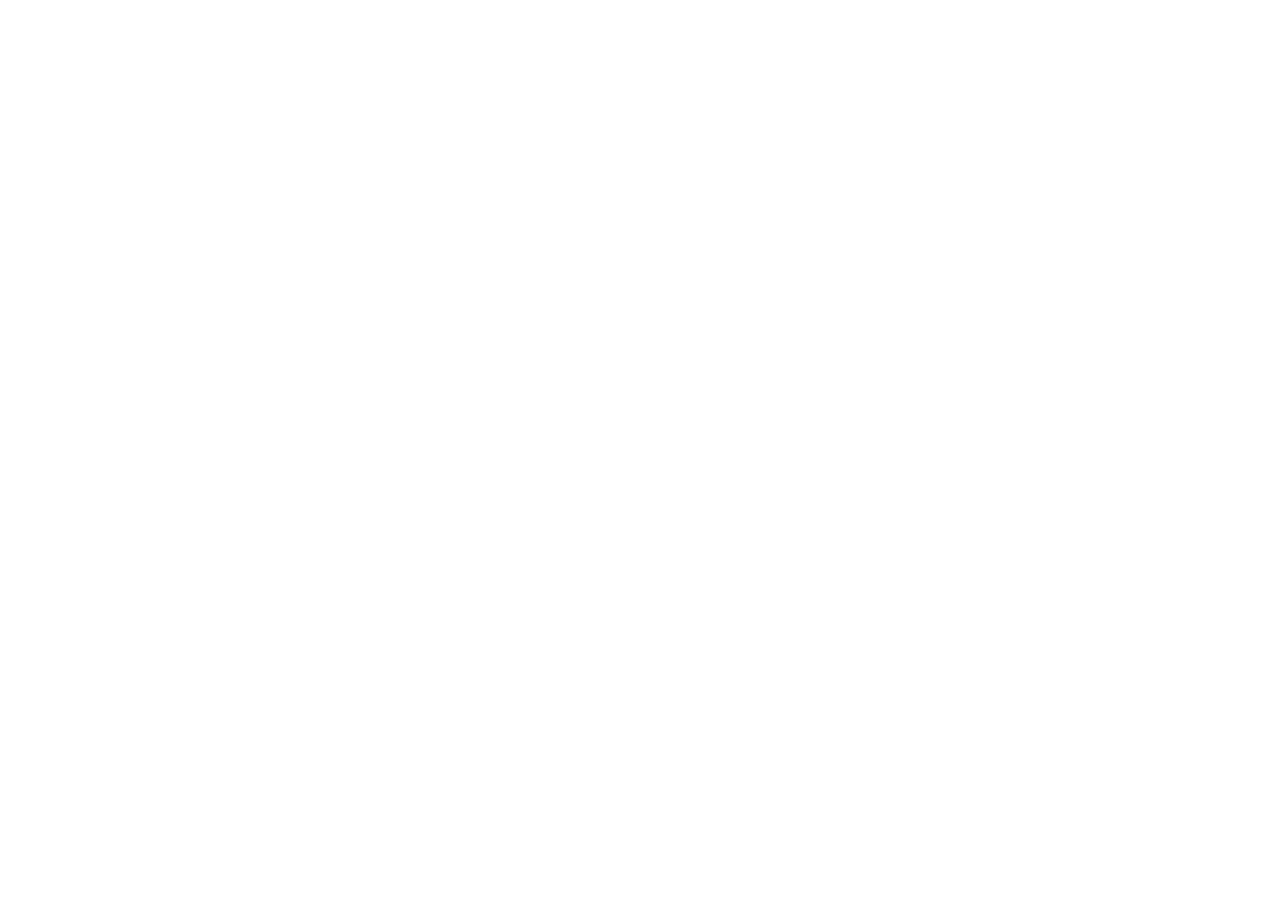
==== APPLE_CLONE/index.html @ a0539f9a "APPLE CLONE TEST" ====
<!DOCTYPE html>
<html lang="en">
<head>
    <meta charset="UTF-8">
    <meta name="viewport" content="width=device-width, initial-scale=1.0">
    <link rel="stylesheet" href="css/style.css">
    <title>Apple website</title>
</head>
<body>
    <div class="outer-wrapper">
        <header class="header-wrapper">
            <div class="internal-wrapper">
                <div id="logo-wrapper">
                    <!-- Display logo image here -->
                    <!-- Linked to the home page -->
                </div>

                <div class="links-wrapper">
                    <!-- Display a list of links here -->
                    <!-- Link them to the proper page -->
                </div>

                <div class="search-wrapper">
                    <!-- Display search icon image here -->
                    <!-- Link to the search page -->
                </div>

                <div class="cart-wrapper abebe">
                    <!-- Display cart image here -->
                    <!-- Link to the cart page -->
                </div>
            </div>
        </header>

        <section class="main-highlight-wrapper">
            <div class="internal-wrapper">
                <div class="model">
                </div>

                <div class="product-title">
                </div>

                <div class="brief-description">
                </div>

                <div class="links-wrapper">
                    <!-- List of links -->
                    <!-- Linked to proper area -->
                </div>

                <div class="main-image-wrapper">
                    <!-- Display image -->
                </div>
            </div>
        </section>

        <section class="second-highlight-wrapper">
            <div class="internal-wrapper">
                <div class="title-wrapper">
                </div>

                <div class="description-wrapper">
                </div>

                <div class="price-wrapper">
                </div>

                <div class="main-image-wrapper">
                    <!-- Display image -->
                </div>
            </div>
        </section>

        <section class="third-highlight-wrapper">
            <div class="internal-wrapper">
                <div class="title-wrapper">
                </div>

                <div class="description-wrapper">
                </div>

                <div class="price-wrapper">
                </div>

                <div class="main-image-wrapper">
                    <!-- Display image -->
                </div>
            </div>
        </section>

        <section class="fourth-highlight-wrapper">
            <div class="left-side-wrapper">
                <div class="top-logo-wrapper">
                    <div class="logo-wrapper">
                    </div>
                </div>

                <div class="series-wrapper">
                </div>

                <div class="description-wrapper">
                </div>

                <div class="links-wrapper">
                    <!-- list of links -->
                </div>

                <div class="product-image-wrapper">
                </div>
            </div>

            <div class="right-side-wrapper">
                <div class="top-logo-wrapper">
                    <div class="logo-wrapper">
                    </div>
                </div>

                <div class="series-wrapper">
                </div>

                <div class="description-wrapper">
                </div>

                <div class="links-wrapper">
                    <!-- list of links -->
                </div>

                <div class="product-image-wrapper">
                </div>
            </div>
        </section>

        <section class="fifth-highlight-wrapper">
            <div class="left-side-wrapper">
                <div class="top-logo-wrapper">
                    <div class="logo-wrapper">
                    </div>
                </div>

                <div class="series-wrapper">
                </div>

                <div class="description-wrapper">
                </div>

                <div class="links-wrapper">
                    <!-- list of links -->
                </div>

                <div class="product-image-wrapper">
                </div>
            </div>

            <div class="right-side-wrapper">
                <div class="top-logo-wrapper">
                    <div class="logo-wrapper">
                    </div>
                </div>

                <div class="series-wrapper">
                </div>

                <div class="description-wrapper">
                </div>

                <div class="links-wrapper">
                    <!-- list of links -->
                </div>

                <div class="product-image-wrapper">
                </div>
            </div>
        </section>

        <section class="sixth-highlight-wrapper">
            <div class="left-side-wrapper">
                <div class="top-logo-wrapper">
                    <div class="logo-wrapper">
                    </div>
                </div>

                <div class="series-wrapper">
                </div>

                <div class="description-wrapper">
                </div>

                <div class="links-wrapper">
                    <!-- list of links -->
                </div>

                <div class="product-image-wrapper">
                </div>
            </div>

            <div class="right-side-wrapper">
                <div class="top-logo-wrapper">
                    <div class="logo-wrapper">
                    </div>
                </div>

                <div class="series-wrapper">
                </div>

                <div class="description-wrapper">
                </div>

                <div class="links-wrapper">
                    <!-- list of links -->
                </div>

                <div class="product-image-wrapper">
                </div>
            </div>
        </section>

        <footer class="footer-wrapper">
            <div class="upper-text-container">
            </div>

            <div class="footer-links-wrapper">
                <div class="links-wrapper-1">
                </div>

                <div class="links-wrapper-2">
                </div>

                <div class="links-wrapper-3">
                </div>

                <div class="links-wrapper-4">
                </div>

                <div class="links-wrapper-5">
                </div>
            </div>

            <div class="my-apple-wrapper">
            </div>

            <div class="copyright-wrapper">
                <div class="copyright">
                </div>

                <div class="footer-links-terms">
                </div>

                <div class="footer-country">
                </div>
            </div>
        </footer>
    </div>
</body>
</html>
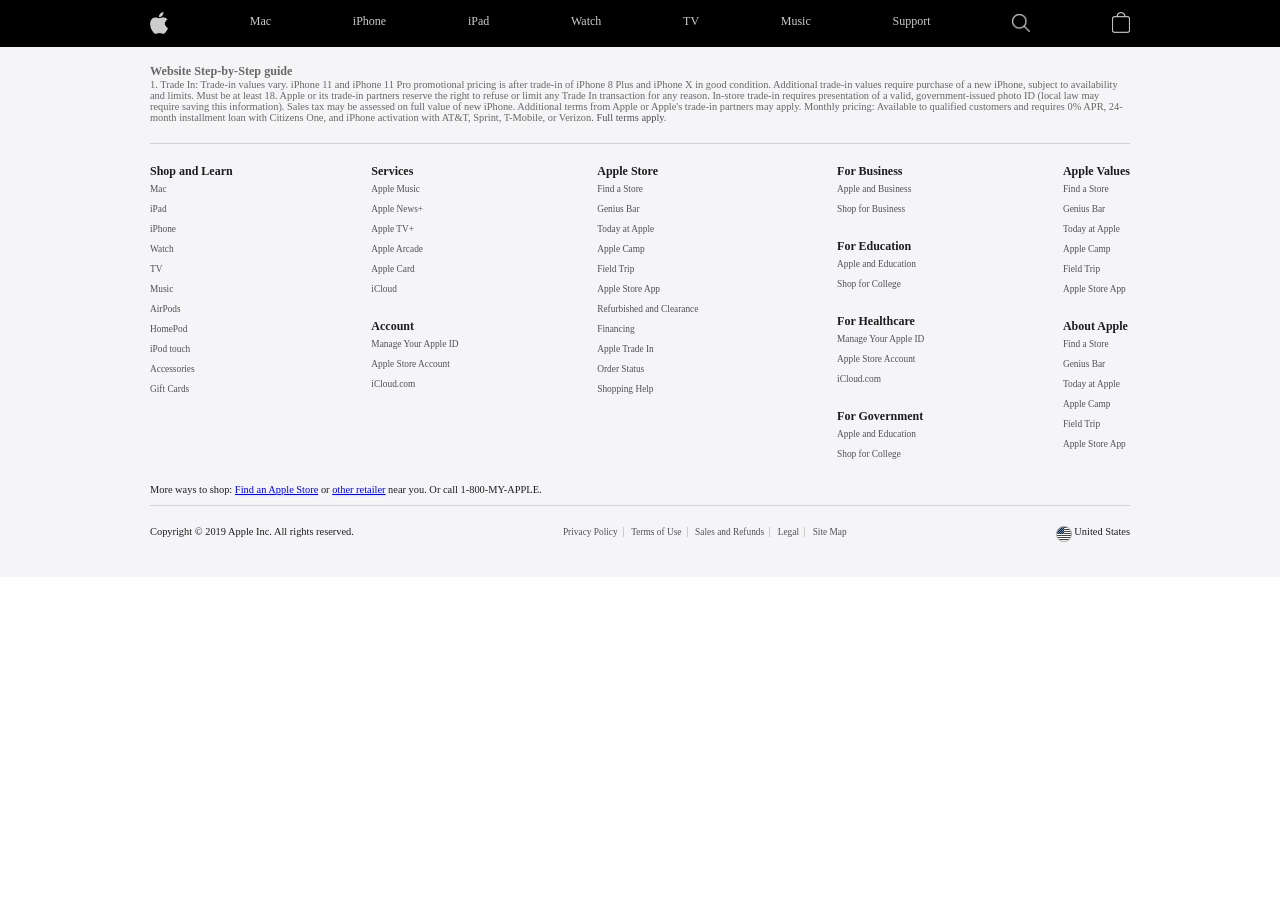
==== commit bf2181a0: "Add header and footer structure with styling for improved layout and navigation" ====
--- a/APPLE_CLONE/index.html
+++ b/APPLE_CLONE/index.html
@@ -10,24 +10,19 @@
     <div class="outer-wrapper">
         <header class="header-wrapper">
             <div class="internal-wrapper">
-                <div id="logo-wrapper">
-                    <!-- Display logo image here -->
-                    <!-- Linked to the home page -->
-                </div>
-
-                <div class="links-wrapper">
-                    <!-- Display a list of links here -->
-                    <!-- Link them to the proper page -->
-                </div>
-
-                <div class="search-wrapper">
-                    <!-- Display search icon image here -->
-                    <!-- Link to the search page -->
-                </div>
-
-                <div class="cart-wrapper abebe">
-                    <!-- Display cart image here -->
-                    <!-- Link to the cart page -->
+                <div class="header-links-wrapper">
+                    <ul>
+                        <li class="logo-link"><a href="/"><img src="images/icons/logo.png"></a></li>
+                        <li><a href="#">Mac</a></li>
+                        <li><a href="#">iPhone</a></li>
+                        <li><a href="#">iPad</a></li>
+                        <li><a href="#">Watch</a></li>
+                        <li><a href="#">TV</a></li>
+                        <li><a href="#">Music</a></li>
+                        <li><a href="#">Support</a></li>
+                        <li class="search-link"><a href="/search/"><img src="images/icons/search-icon.png"></a></li>
+                        <li class="cart-link"><a href="/cart/"><img src="images/icons/cart.png"></a></li>
+                    </ul>
                 </div>
             </div>
         </header>
@@ -215,37 +210,135 @@
         </section>
 
         <footer class="footer-wrapper">
-            <div class="upper-text-container">
-            </div>
-
-            <div class="footer-links-wrapper">
-                <div class="links-wrapper-1">
-                </div>
-
-                <div class="links-wrapper-2">
-                </div>
-
-                <div class="links-wrapper-3">
-                </div>
-
-                <div class="links-wrapper-4">
-                </div>
-
-                <div class="links-wrapper-5">
-                </div>
-            </div>
-
-            <div class="my-apple-wrapper">
-            </div>
-
-            <div class="copyright-wrapper">
-                <div class="copyright">
-                </div>
-
-                <div class="footer-links-terms">
-                </div>
-
-                <div class="footer-country">
+            <div class="internal-wrapper">
+                <div class="upper-text-container">
+                    <h3>Website Step-by-Step guide</h3>
+                    <p>
+                        1. Trade In: Trade-in values vary. iPhone 11 and iPhone 11 Pro promotional pricing is after trade-in of iPhone 8 Plus and iPhone X in good condition. Additional trade-in values require purchase of a new iPhone, subject to availability and limits. Must be at least 18. Apple or its trade-in partners reserve the right to refuse or limit any Trade In transaction for any reason. In-store trade-in requires presentation of a valid, government-issued photo ID (local law may require saving this information). Sales tax may be assessed on full value of new iPhone. Additional terms from Apple or Apple's trade-in partners may apply. Monthly pricing: Available to qualified customers and requires 0% APR, 24-month installment loan with Citizens One, and iPhone activation with AT&T, Sprint, T-Mobile, or Verizon. <a href="#">Full terms apply</a>.
+                    </p>
+                </div>
+
+                <div class="footer-links-wrapper">
+                    <div class="links-wrapper-1">
+                        <h3>Shop and Learn</h3>
+                        <ul>
+                            <li><a href="#">Mac</a></li>
+                            <li><a href="#">iPad</a></li>
+                            <li><a href="#">iPhone</a></li>
+                            <li><a href="#">Watch</a></li>
+                            <li><a href="#">TV</a></li>
+                            <li><a href="#">Music</a></li>
+                            <li><a href="#">AirPods</a></li>
+                            <li><a href="#">HomePod</a></li>
+                            <li><a href="#">iPod touch</a></li>
+                            <li><a href="#">Accessories</a></li>
+                            <li><a href="#">Gift Cards</a></li>
+                        </ul>
+                    </div>
+
+                    <div class="links-wrapper-2">
+                        <h3>Services</h3>
+                        <ul>
+                            <li><a href="#">Apple Music</a></li>
+                            <li><a href="#">Apple News+</a></li>
+                            <li><a href="#">Apple TV+</a></li>
+                            <li><a href="#">Apple Arcade</a></li>
+                            <li><a href="#">Apple Card</a></li>
+                            <li><a href="#">iCloud</a></li>
+                        </ul>
+                        <h3>Account</h3>
+                        <ul>
+                            <li><a href="#">Manage Your Apple ID</a></li>
+                            <li><a href="#">Apple Store Account</a></li>
+                            <li><a href="#">iCloud.com</a></li>
+                        </ul>
+                    </div>
+
+                    <div class="links-wrapper-3">
+                        <h3>Apple Store</h3>
+                        <ul>
+                            <li><a href="#">Find a Store</a></li>
+                            <li><a href="#">Genius Bar</a></li>
+                            <li><a href="#">Today at Apple</a></li>
+                            <li><a href="#">Apple Camp</a></li>
+                            <li><a href="#">Field Trip</a></li>
+                            <li><a href="#">Apple Store App</a></li>
+                            <li><a href="#">Refurbished and Clearance</a></li>
+                            <li><a href="#">Financing</a></li>
+                            <li><a href="#">Apple Trade In</a></li>
+                            <li><a href="#">Order Status</a></li>
+                            <li><a href="#">Shopping Help</a></li>
+                        </ul>
+                    </div>
+
+                    <div class="links-wrapper-4">
+                        <h3>For Business</h3>
+                        <ul>
+                            <li><a href="#">Apple and Business</a></li>
+                            <li><a href="#">Shop for Business</a></li>
+                        </ul>
+                        <h3>For Education</h3>
+                        <ul>
+                            <li><a href="#">Apple and Education</a></li>
+                            <li><a href="#">Shop for College</a></li>
+                        </ul>
+                        <h3>For Healthcare</h3>
+                        <ul>
+                            <li><a href="#">Manage Your Apple ID</a></li>
+                            <li><a href="#">Apple Store Account</a></li>
+                            <li><a href="#">iCloud.com</a></li>
+                        </ul>
+                        <h3>For Government</h3>
+                        <ul>
+                            <li><a href="#">Apple and Education</a></li>
+                            <li><a href="#">Shop for College</a></li>
+                        </ul>
+                    </div>
+
+                    <div class="links-wrapper-5">
+                        <h3>Apple Values</h3>
+                        <ul>
+                            <li><a href="#">Find a Store</a></li>
+                            <li><a href="#">Genius Bar</a></li>
+                            <li><a href="#">Today at Apple</a></li>
+                            <li><a href="#">Apple Camp</a></li>
+                            <li><a href="#">Field Trip</a></li>
+                            <li><a href="#">Apple Store App</a></li>
+                        </ul>
+                        <h3>About Apple</h3>
+                        <ul>
+                            <li><a href="#">Find a Store</a></li>
+                            <li><a href="#">Genius Bar</a></li>
+                            <li><a href="#">Today at Apple</a></li>
+                            <li><a href="#">Apple Camp</a></li>
+                            <li><a href="#">Field Trip</a></li>
+                            <li><a href="#">Apple Store App</a></li>
+                        </ul>
+                    </div>
+                </div>
+
+                <div class="my-apple-wrapper">
+                    More ways to shop: <a href="#">Find an Apple Store</a> or <a href="#">other retailer</a> near you. Or call 1-800-MY-APPLE.
+                </div>
+
+                <div class="copyright-wrapper">
+                    <div class="copyright">
+                        Copyright © 2019 Apple Inc. All rights reserved.
+                    </div>
+
+                    <div class="footer-links-terms">
+                        <ul>
+                            <li><a href="#">Privacy Policy</a></li>
+                            <li><a href="#">Terms of Use</a></li>
+                            <li><a href="#">Sales and Refunds</a></li>
+                            <li><a href="#">Legal</a></li>
+                            <li><a href="#">Site Map</a></li>
+                        </ul>
+                    </div>
+
+                    <div class="footer-country">
+                        <div class="flag-wrapper"><img src="images/icons/16.png"></div> <div class="footer-country-name">United States</div>
+                    </div>
                 </div>
             </div>
         </footer>
--- a/APPLE_CLONE/css/style.css
+++ b/APPLE_CLONE/css/style.css
@@ -0,0 +1,161 @@
+*{
+  margin: 0;
+  padding: 0;
+}
+
+img {
+    max-width: 100%;
+}
+
+/* Header Style */
+.header-wrapper {
+  background: black;
+  color: #fff;
+  font-weight: 200;
+  font-size: 0.75em;
+}
+
+.header-wrapper ul {
+  display: flex;
+  -webkit-box-pack: justify;
+  justify-content: space-between;
+  list-style: none;
+}
+
+.internal-wrapper {
+  width: 980px;
+  padding: 0 10px;
+  margin: 0 auto;
+}
+
+.header-wrapper .header-links-wrapper ul li a {
+  text-decoration: none;
+  color: #fff;
+}
+
+.header-wrapper .header-links-wrapper ul li {
+  display: inline-block;
+  padding: 14px 0 8px;
+  height: 25px;
+  opacity: 0.8;
+}
+
+.header-wrapper .header-links-wrapper ul li:hover {
+  opacity: 1;
+}
+
+.logo-link, .search-link, .cart-link {
+  width: 18px;
+  display: block;
+}
+
+.header-wrapper .header-links-wrapper ul li.logo-link {
+  padding: 12px 0 10px;
+}
+
+.header-wrapper .header-links-wrapper ul li.search-link {
+  padding: 14px 0 8px;
+}
+
+.header-wrapper .header-links-wrapper ul li.cart-link {
+  padding: 12px 0 10px;
+}
+
+/* Footer Styling */
+.footer-wrapper {
+  background-color: #f5f5f7;
+  color: #1d1d1f;
+  font-size: .65em;
+}
+
+.upper-text-container {
+  border-bottom: 1px solid #d2d2d7;
+  color: #686868;
+  padding: 17px 0 20px;
+}
+
+.upper-text-container a {
+  text-decoration: none;
+  color: #515154;
+}
+
+.upper-text-container a:hover {
+  text-decoration: underline;
+}
+
+.footer-links-wrapper {
+  display: flex;
+  -webkit-box-pack: justify;
+  justify-content: space-between;
+  padding-top: 20px;
+}
+
+.footer-wrapper ul {
+  list-style: none;
+  padding-bottom: 20px;
+}
+
+.footer-wrapper ul li {
+  padding: 5px 0;
+  font-size: 0.9em;
+}
+
+.footer-links-wrapper a {
+  color: #515154;
+  text-decoration: none;
+}
+
+.footer-links-wrapper a:hover {
+  text-decoration: underline;
+}
+
+.footer-links-wrapper h3 {
+  font-size: 12px;
+  font-weight: 600;
+}
+
+.my-apple-wrapper {
+  border-bottom: 1px solid #d2d2d7;
+  padding-bottom: 10px;
+  margin-bottom: 10px;
+}
+
+.copyright-wrapper {
+  display: flex;
+  -webkit-box-pack: justify;
+  justify-content: space-between;
+  padding: 10px 0 20px;
+}
+
+.footer-links-terms ul li {
+  display: inline-block;
+  padding: 0 5px;
+  border-right: 1px solid #ccc;
+}
+
+.footer-links-terms ul li:last-child {
+  border-right: 0;
+}
+
+.footer-links-terms ul li a {
+  text-decoration: none;
+  color: #515154;
+}
+
+.footer-links-terms ul li a:hover {
+  text-decoration: underline;
+}
+
+.footer-country {
+  display: inline-block;
+}
+
+.flag-wrapper {
+  display: inline-block;
+  vertical-align: middle;
+}
+
+.footer-country-name {
+  display: inline-block;
+  vertical-align: top;
+}
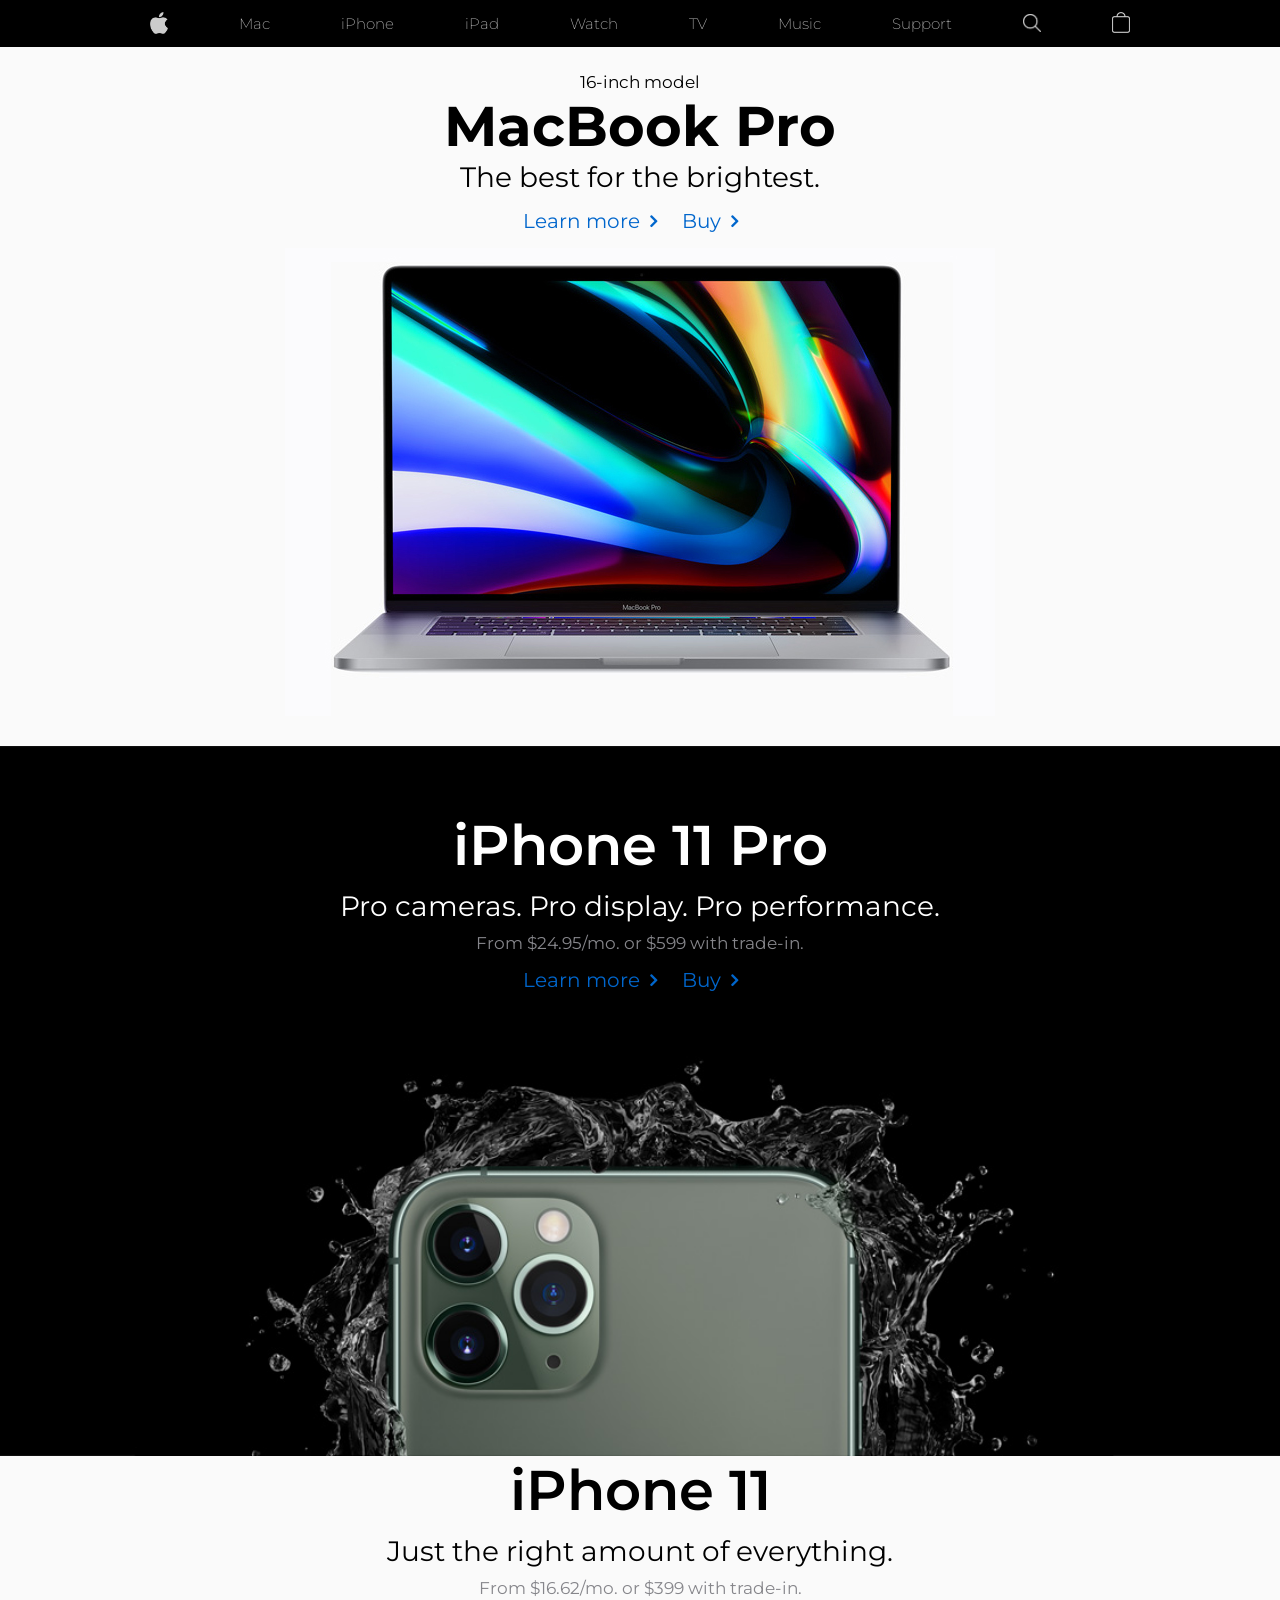
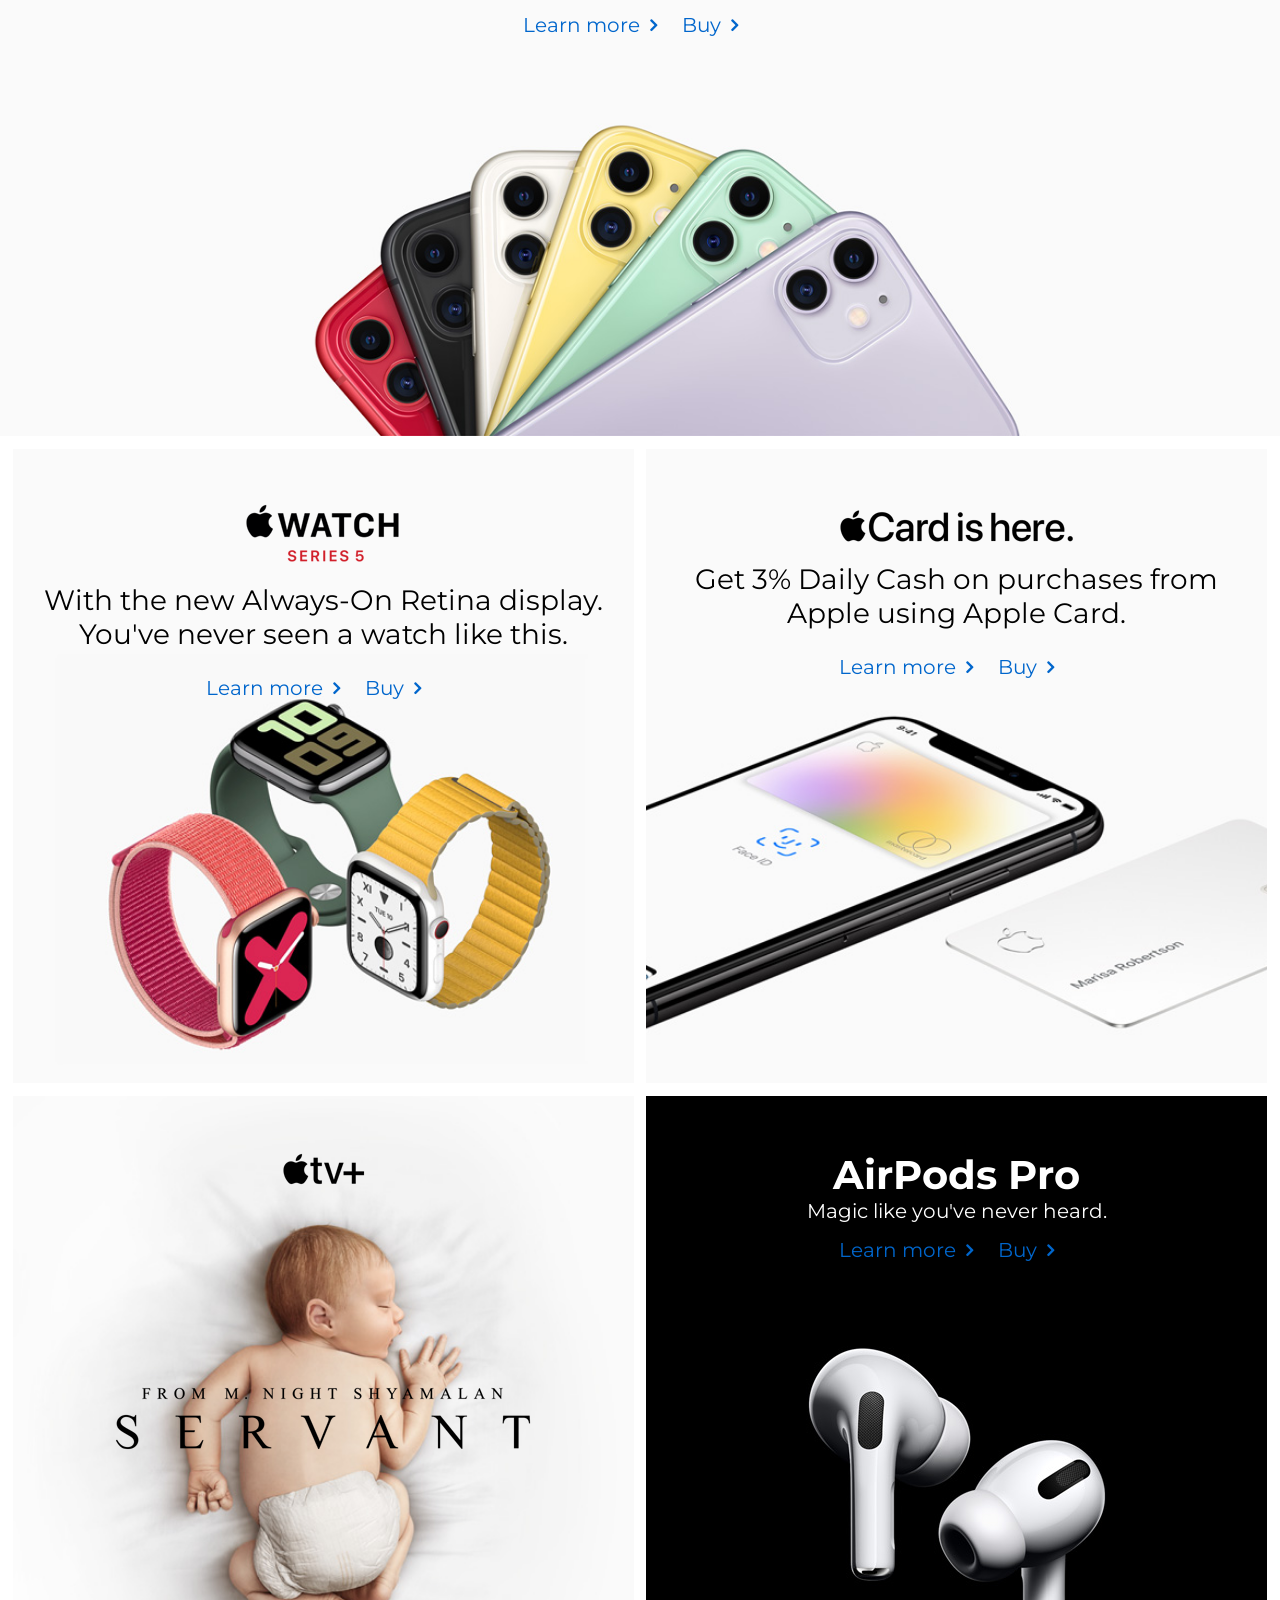
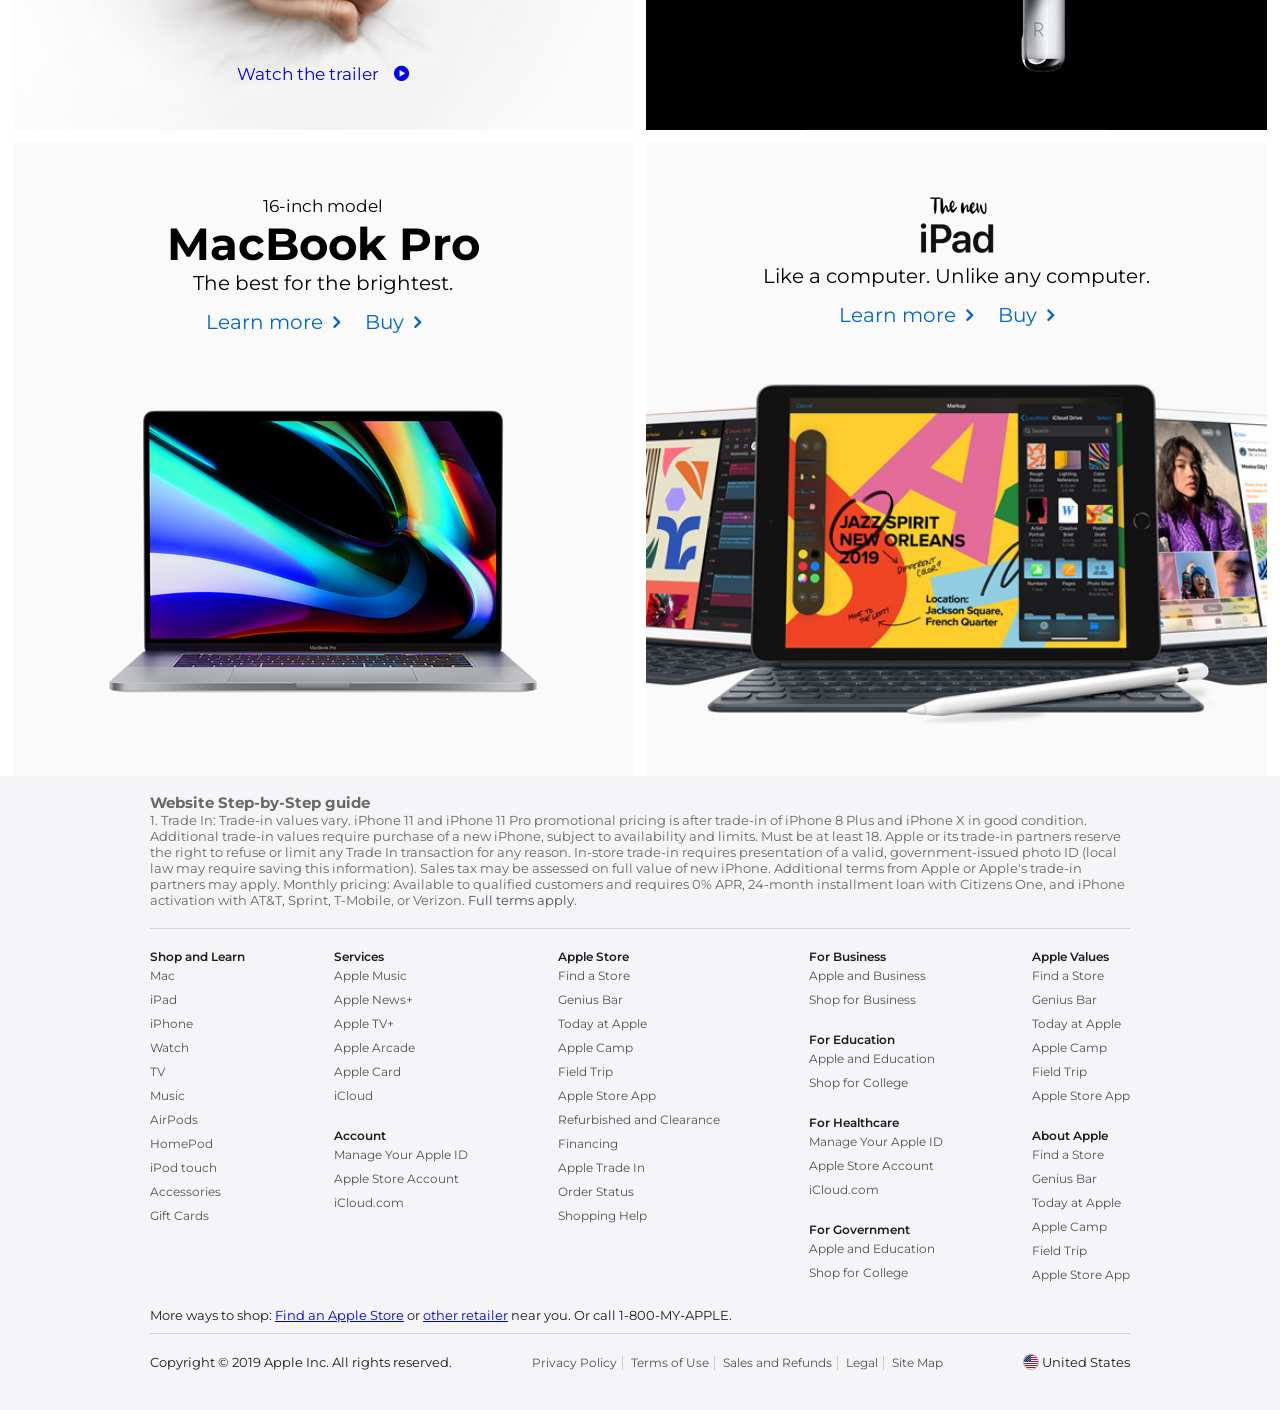
==== commit 641b8da1: "final refine" ====
--- a/APPLE_CLONE/index.html
+++ b/APPLE_CLONE/index.html
@@ -4,6 +4,8 @@
     <meta charset="UTF-8">
     <meta name="viewport" content="width=device-width, initial-scale=1.0">
     <link rel="stylesheet" href="css/style.css">
+    <link rel="stylesheet" href="https://maxcdn.bootstrapcdn.com/font-awesome/4.6.2/css/font-awesome.min.css">
+    <link href="https://fonts.googleapis.com/css?family=Montserrat:200,200i,300,300i,400,400i,600,600i,700,700i,800,800i,900,900i&display=swap" rel="stylesheet">
     <title>Apple website</title>
 </head>
 <body>
@@ -30,21 +32,26 @@
         <section class="main-highlight-wrapper">
             <div class="internal-wrapper">
                 <div class="model">
+                    16-inch model
                 </div>
 
                 <div class="product-title">
+                    MacBook Pro
                 </div>
 
                 <div class="brief-description">
-                </div>
-
-                <div class="links-wrapper">
-                    <!-- List of links -->
-                    <!-- Linked to proper area -->
+                    The best for the brightest.
+                </div>
+
+                <div class="links-wrapper">
+                    <ul>
+                        <li><a href="">Learn more</a></li>
+                        <li><a href="">Buy</a></li>
+                    </ul>
                 </div>
 
                 <div class="main-image-wrapper">
-                    <!-- Display image -->
+                    <img src="images/home/mac-laptop.jpg"/>
                 </div>
             </div>
         </section>
@@ -52,34 +59,50 @@
         <section class="second-highlight-wrapper">
             <div class="internal-wrapper">
                 <div class="title-wrapper">
+                    iPhone 11 Pro
                 </div>
 
                 <div class="description-wrapper">
+                    Pro cameras. Pro display. Pro performance.
                 </div>
 
                 <div class="price-wrapper">
-                </div>
-
-                <div class="main-image-wrapper">
-                    <!-- Display image -->
-                </div>
+                    From $24.95/mo. or $599 with trade-in.
+                </div>
+
+                <div class="links-wrapper">
+                    <ul>
+                        <li><a href="">Learn more</a></li>
+                        <li><a href="">Buy</a></li>
+                    </ul>
+                </div>
+
+                
             </div>
         </section>
 
         <section class="third-highlight-wrapper">
             <div class="internal-wrapper">
                 <div class="title-wrapper">
+                    iPhone 11
                 </div>
 
                 <div class="description-wrapper">
+                    Just the right amount of everything.
                 </div>
 
                 <div class="price-wrapper">
-                </div>
-
-                <div class="main-image-wrapper">
-                    <!-- Display image -->
-                </div>
+                    From $16.62/mo. or $399 with trade-in.
+                </div>
+
+                <div class="links-wrapper">
+                    <ul>
+                        <li><a href="">Learn more</a></li>
+                        <li><a href="">Buy</a></li>
+                    </ul>
+                </div>
+
+                
             </div>
         </section>
 
@@ -87,17 +110,19 @@
             <div class="left-side-wrapper">
                 <div class="top-logo-wrapper">
                     <div class="logo-wrapper">
-                    </div>
-                </div>
-
-                <div class="series-wrapper">
+                        <img src="images/icons/watch-series5-logo.png">
+                    </div>
                 </div>
 
                 <div class="description-wrapper">
-                </div>
-
-                <div class="links-wrapper">
-                    <!-- list of links -->
+                    With the new Always-On Retina display.<br>You've never seen a watch like this.
+                </div>
+
+                <div class="links-wrapper">
+                    <ul>
+                        <li><a href="">Learn more</a></li>
+                        <li><a href="">Buy</a></li>
+                    </ul>
                 </div>
 
                 <div class="product-image-wrapper">
@@ -107,17 +132,19 @@
             <div class="right-side-wrapper">
                 <div class="top-logo-wrapper">
                     <div class="logo-wrapper">
-                    </div>
-                </div>
-
-                <div class="series-wrapper">
+                        <img src="images/icons/apple-card-logo.png">
+                    </div>
                 </div>
 
                 <div class="description-wrapper">
-                </div>
-
-                <div class="links-wrapper">
-                    <!-- list of links -->
+                    Get 3% Daily Cash on purchases from Apple using Apple Card.
+                </div>
+
+                <div class="links-wrapper">
+                    <ul>
+                        <li><a href="">Learn more</a></li>
+                        <li><a href="">Buy</a></li>
+                    </ul>
                 </div>
 
                 <div class="product-image-wrapper">
@@ -125,89 +152,83 @@
             </div>
         </section>
 
-        <section class="fifth-highlight-wrapper">
+        <section class="fifth-heghlight-wrapper">
             <div class="left-side-wrapper">
                 <div class="top-logo-wrapper">
                     <div class="logo-wrapper">
-                    </div>
-                </div>
-
-                <div class="series-wrapper">
-                </div>
-
-                <div class="description-wrapper">
-                </div>
-
-                <div class="links-wrapper">
-                    <!-- list of links -->
-                </div>
-
-                <div class="product-image-wrapper">
-                </div>
-            </div>
-
+                        <img src="images/icons/apple-tv-logo.png">
+                    </div>
+                </div>
+
+                <div class="tvshow-logo-wraper">
+                    <img src="images/icons/servant-logo.png">
+                </div>
+
+                <div class="watch-more-wrapper">
+                    <a href="#">Watch the trailer</a>
+                </div>
+            </div>
+            
             <div class="right-side-wrapper">
                 <div class="top-logo-wrapper">
                     <div class="logo-wrapper">
-                    </div>
-                </div>
-
-                <div class="series-wrapper">
-                </div>
-
-                <div class="description-wrapper">
-                </div>
-
-                <div class="links-wrapper">
-                    <!-- list of links -->
-                </div>
-
-                <div class="product-image-wrapper">
-                </div>
-            </div>
-        </section>
-
-        <section class="sixth-highlight-wrapper">
+                        AirPods Pro
+                    </div>
+                </div>
+
+                <div class="description-wraper">
+                    Magic like you've never heard.
+                </div>
+
+                <div class="links-wrapper">
+                    <ul>
+                        <li><a href="">Learn more</a></li>
+                        <li><a href="">Buy</a></li>
+                    </ul>
+                </div>
+            </div>
+    </section>
+
+        <section class="sixth-heghlight-wrapper">
             <div class="left-side-wrapper">
-                <div class="top-logo-wrapper">
-                    <div class="logo-wrapper">
-                    </div>
-                </div>
-
-                <div class="series-wrapper">
-                </div>
-
-                <div class="description-wrapper">
-                </div>
-
-                <div class="links-wrapper">
-                    <!-- list of links -->
-                </div>
-
-                <div class="product-image-wrapper">
-                </div>
-            </div>
-
+                <div class="model">
+                    16-inch model
+                </div>
+                
+                <div class="product-title-small">
+                    MacBook Pro
+                </div>
+
+                <div class="description-wraper">
+                    The best for the brightest.
+                </div>
+
+                <div class="links-wrapper">
+                    <ul>
+                        <li><a href="">Learn more</a></li>
+                        <li><a href="">Buy</a></li>
+                    </ul>
+                </div>
+            </div>
             <div class="right-side-wrapper">
                 <div class="top-logo-wrapper">
                     <div class="logo-wrapper">
-                    </div>
-                </div>
-
-                <div class="series-wrapper">
-                </div>
-
-                <div class="description-wrapper">
-                </div>
-
-                <div class="links-wrapper">
-                    <!-- list of links -->
-                </div>
-
-                <div class="product-image-wrapper">
-                </div>
-            </div>
-        </section>
+                        <img src="images/icons/new-ipad-logo.png">
+                    </div>
+                </div>
+
+                <div class="description-wraper">
+                    Like a computer. Unlike any computer.
+                </div>
+
+                <div class="links-wrapper">
+                    <ul>
+                        <li><a href="">Learn more</a></li>
+                        <li><a href="">Buy</a></li>
+                    </ul>
+                </div>
+            </div>
+    </section>
 
         <footer class="footer-wrapper">
             <div class="internal-wrapper">
--- a/APPLE_CLONE/css/style.css
+++ b/APPLE_CLONE/css/style.css
@@ -5,6 +5,11 @@
 
 img {
     max-width: 100%;
+}
+
+body {
+    font-size: 20px;
+    font-family: 'Montserrat', sans-serif;
 }
 
 /* Header Style */
@@ -159,3 +164,190 @@
   display: inline-block;
   vertical-align: top;
 }
+
+/* Main Highlight */
+.main-highlight-wrapper {
+  background: #fafafa;
+  text-align: center;
+  padding: 25px 0;
+}
+
+.links-wrapper ul {
+  list-style: none;
+}
+
+.model {
+  font-size: .85em;
+}
+
+.product-title {
+  font-weight: 700;
+  font-size: 56px;
+}
+
+.brief-description {
+  font-size: 28px;
+}
+
+.links-wrapper {
+  padding: 15px 0;
+}
+
+.links-wrapper ul li {
+  display: inline-block;
+  padding-right: 20px;
+}
+
+.links-wrapper ul li a {
+  color: #06c;
+  text-decoration: none;
+}
+
+.links-wrapper ul li a:hover {
+  color: #000;
+}
+
+.links-wrapper ul li a:after {
+  font-family: "FontAwesome";
+  font-weight: 900;
+  content: "\f105";
+  padding-left: 10px;
+}
+
+/* Second Highlight Section */
+.second-highlight-wrapper {
+  background-image: url("../images/home/iphone11-pro-bg.jpg");
+  height: 580px;
+  background-position: center;
+  background-repeat: no-repeat;
+  background-size: cover;
+  text-align: center;
+  padding: 65px 20px;
+  color: #fff;
+}
+
+.title-wrapper {
+  font-weight: 600;
+  font-size: 56px;
+}
+
+.description-wrapper {
+  font-size: 28px;
+  padding: 10px 0;
+}
+
+.price-wrapper {
+  color: #86868b;
+  font-size: 0.85em;
+}
+
+/* Third Highlight Section */
+.third-highlight-wrapper {
+  background-image: url("../images/home/iphone11-bg.jpg");
+  height: 580px;
+  background-position: center;
+  background-repeat: no-repeat;
+  background-size: cover;
+  text-align: center;
+  
+}
+
+/* Fourth Highlight Section */
+.fourth-highlight-wrapper {
+  display: flex;
+  -webkit-box-pack: justify;
+  justify-content: space-between;
+  background: #fff;
+}
+
+.left-side-wrapper {
+  height: 580px;
+  background-position: center;
+  background-repeat: no-repeat;
+  background-size: cover;
+  text-align: center;
+  width: 48.5%;
+  margin: 1% 0.5% 0% 1%;
+  padding-top: 54px;
+}
+
+.fourth-highlight-wrapper .left-side-wrapper {
+  background-image: url("../images/home/watch-series-5.jpg");
+}
+
+.right-side-wrapper {
+  height: 580px;
+  background-position: center;
+  background-repeat: no-repeat;
+  background-size: cover;
+  text-align: center;
+  width: 48.5%;
+  margin: 1% 1% 0% 0.5%;
+  padding-top: 54px;
+}
+
+.fourth-highlight-wrapper .right-side-wrapper {
+  background-image: url("../images/home/apple-card.jpg");
+}
+
+.description-wrapper {
+  max-width: 600px;
+  margin: 0 auto;
+  padding: 10px;
+}
+
+/*Fifth Highlight Section */
+.fifth-heghlight-wrapper {
+    display: flex;
+    -webkit-box-pack: justify;
+    justify-content: space-between;
+    background: #fff;
+}
+.fifth-heghlight-wrapper .left-side-wrapper {
+    background-image: url("../images/home/apple-tv-background.jpg");
+}
+.fifth-heghlight-wrapper .right-side-wrapper {
+    background-image: url("../images/home/air-pods.jpg");
+    color: #fff;
+    background-size: initial;
+    background-color: #000;
+    background-position: bottom;
+}
+.logo-wrapper {
+    font-size: 40px;
+    font-weight: bold;
+}
+.tvshow-logo-wraper {
+    padding: 180px 0 200px;
+}
+.watch-more-wrapper a {
+    text-decoration: none;
+    font-size: 0.85em;
+}
+.watch-more-wrapper a:after {
+    font-family: "FontAwesome";
+    font-weight: 900;
+    content: "\f144";
+    padding-left: 15px;
+}
+
+/**Sixth Highlight Section */
+.sixth-heghlight-wrapper {
+    display: flex;
+    -webkit-box-pack: justify;
+    justify-content: space-between;
+    background: #fff;
+}
+.sixth-heghlight-wrapper .left-side-wrapper {
+    background-image: url("../images/home/macbook-pro.jpg");
+    background-size: initial;
+    background-color: #fafafa;
+    background-position: bottom;
+}
+.sixth-heghlight-wrapper .right-side-wrapper {
+    background-image: url("../images/home/new-ipad.jpg");
+}
+.product-title-small {
+    font-weight: 700;
+    font-size: 45px;
+}
